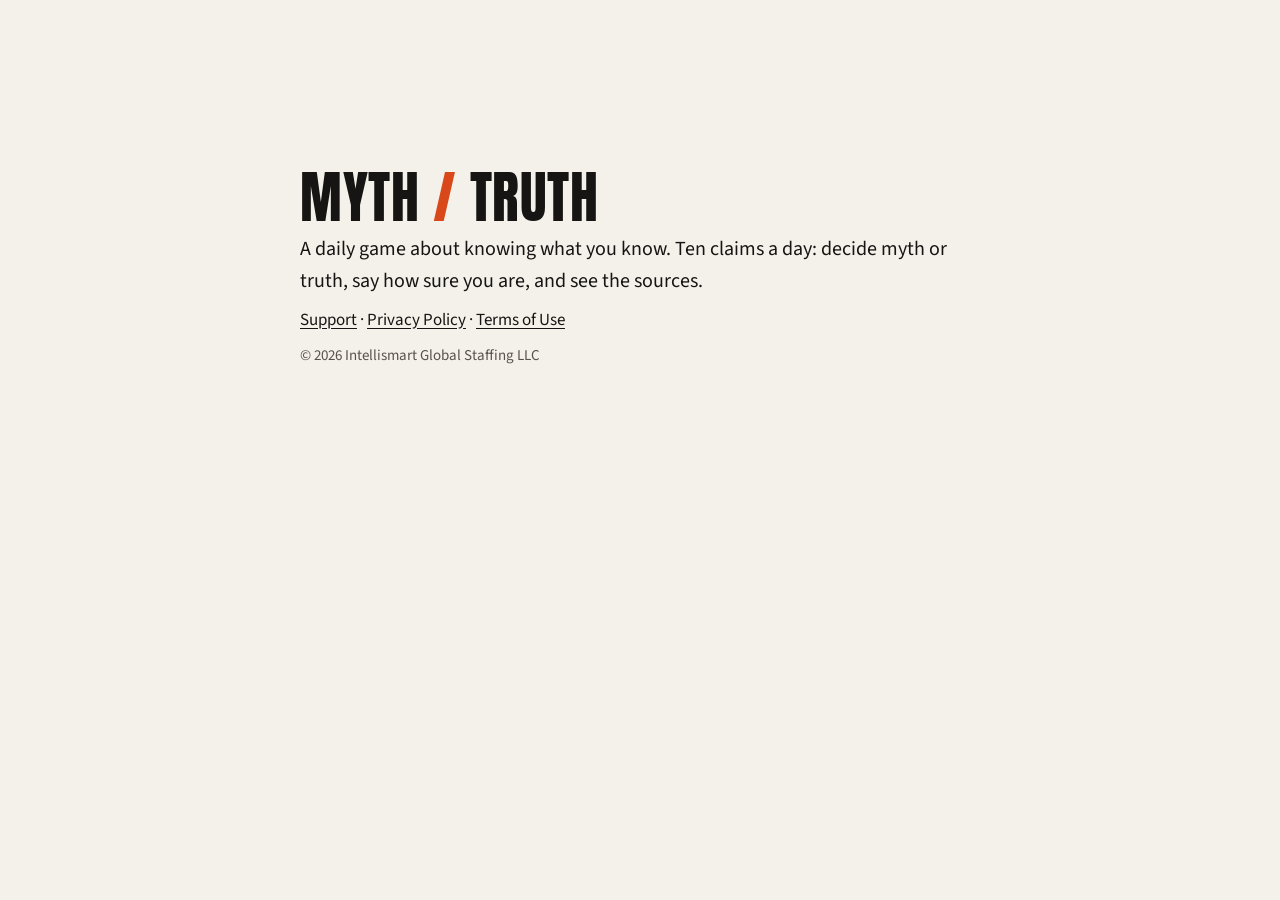
==== index.html @ 4b0a43a2 "Privacy policy, terms of use and support pages for Myth / Truth Co-Authored-By: Claude Opus 5.5 <nor" ====
<!doctype html>
<html lang="en">
<head>
<meta charset="utf-8">
<meta name="viewport" content="width=device-width,initial-scale=1">
<title>Myth / Truth</title>
<link rel="stylesheet" href="style.css">
</head>
<body>
<main>
<h1 class="hero">MYTH <span>/</span> TRUTH</h1>
<p class="lead">A daily game about knowing what you know. Ten claims a day: decide myth or truth, say how sure you are, and see the sources.</p>
<p><a href="support.html">Support</a> · <a href="privacy.html">Privacy Policy</a> · <a href="terms.html">Terms of Use</a></p>
<p class="muted">© 2026 Intellismart Global Staffing LLC</p>
</main>
</body>
</html>
---- style.css ----
@import url("https://fonts.googleapis.com/css2?family=Anton&family=Source+Sans+3:wght@400;600;700&display=swap");

:root {
  --paper: #F4F1EA;
  --ink: #161513;
  --ink-soft: #57534B;
  --rule: #D9D3C7;
  --accent: #D9481A;
  color-scheme: light;
}
* { box-sizing: border-box; }
body {
  margin: 0;
  background: var(--paper);
  color: var(--ink);
  font: 17px/1.6 "Source Sans 3", "Segoe UI", system-ui, sans-serif;
  padding: 32px 16px 64px;
}
main { max-width: 680px; margin: 0 auto; }
h1, .brand, .hero { font-family: "Anton", Impact, sans-serif; font-weight: 400; letter-spacing: 0.5px; }
h1 { font-size: 40px; line-height: 1.1; margin: 8px 0 4px; }
.hero { font-size: 56px; margin-top: 15vh; }
.hero span { color: var(--accent); }
.lead { font-size: 20px; }
.brand { font-size: 18px; margin: 0; }
.brand a { text-decoration: none; color: var(--accent); }
h2 { font-size: 20px; margin: 32px 0 6px; border-top: 2px solid var(--ink); padding-top: 12px; }
h3 { font-size: 17px; margin: 20px 0 4px; }
p, li { margin: 0 0 10px; }
ul { padding-left: 22px; }
a { color: var(--ink); text-underline-offset: 3px; }
.muted { color: var(--ink-soft); font-size: 15px; }
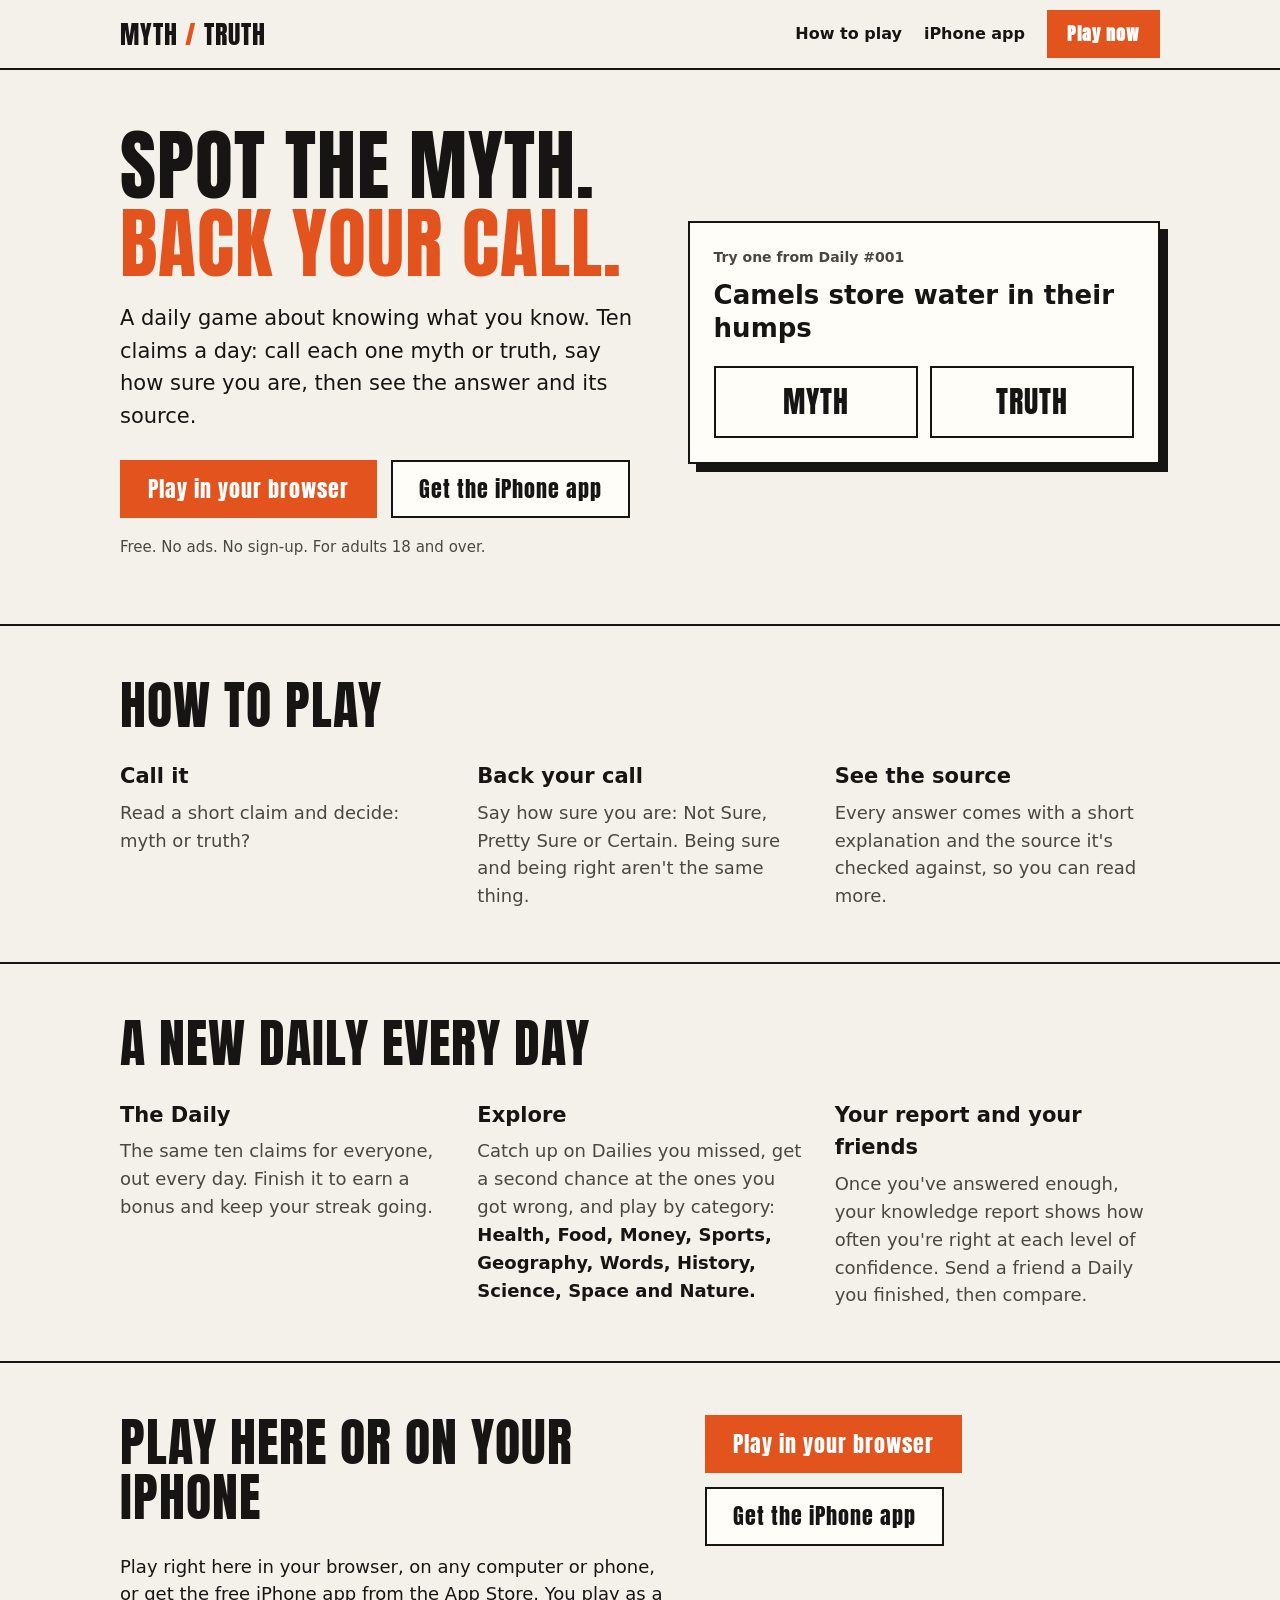
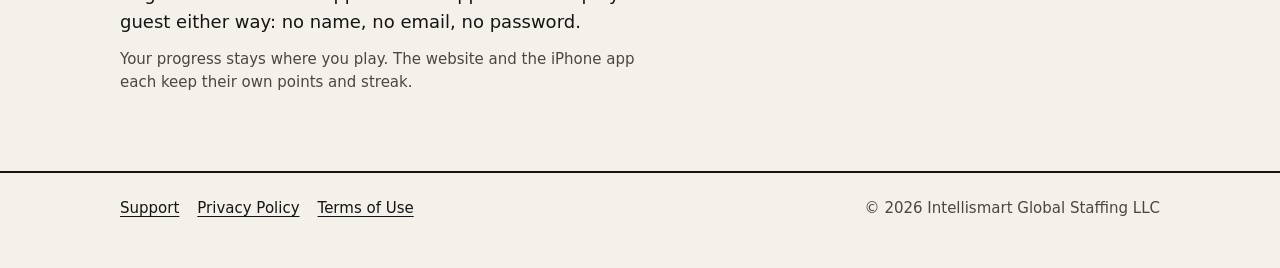
==== commit b86007bd: "Website: home page and the game in a browser at /play (Peter 2026-11-25) Built from Intellismart-Gro" ====
--- a/index.html
+++ b/index.html
@@ -3,15 +3,172 @@
 <head>
 <meta charset="utf-8">
 <meta name="viewport" content="width=device-width,initial-scale=1">
-<title>Myth / Truth</title>
+<title>Myth / Truth: the daily myth or truth game</title>
+<meta name="description" content="A daily game about knowing what you know. Ten claims a day: call each one myth or truth, say how sure you are, then see the answer and its source. Free, in your browser or on iPhone.">
+<meta name="theme-color" content="#F4F1EA">
+<link rel="icon" href="images/favicon.png">
+<link rel="apple-touch-icon" href="images/apple-touch-icon.png">
+<meta property="og:type" content="website">
+<meta property="og:site_name" content="Myth / Truth">
+<meta property="og:title" content="Myth / Truth: spot the myth, back your call">
+<meta property="og:description" content="Ten claims a day. Call each one myth or truth, say how sure you are, then see the answer and its source.">
+<meta property="og:image" content="https://intellismart-group.github.io/myth-truth-site/images/share.png">
+<meta name="twitter:card" content="summary_large_image">
 <link rel="stylesheet" href="style.css">
+<link rel="canonical" href="https://intellismart-group.github.io/myth-truth-site/">
+<meta property="og:url" content="https://intellismart-group.github.io/myth-truth-site/">
 </head>
 <body>
+
+<header class="top">
+  <div class="wrap">
+    <a class="wordmark" href="./">MYTH <span>/</span> TRUTH</a>
+    <nav class="nav" aria-label="Main">
+      <a class="hide-small" href="#how">How to play</a>
+      <a class="hide-small" href="https://apps.apple.com/us/app/myth-truth/id6832107554">iPhone app</a>
+      <a class="btn btn-play" href="play/">Play now</a>
+    </nav>
+  </div>
+</header>
+
 <main>
-<h1 class="hero">MYTH <span>/</span> TRUTH</h1>
-<p class="lead">A daily game about knowing what you know. Ten claims a day: decide myth or truth, say how sure you are, and see the sources.</p>
-<p><a href="support.html">Support</a> · <a href="privacy.html">Privacy Policy</a> · <a href="terms.html">Terms of Use</a></p>
-<p class="muted">© 2026 Intellismart Global Staffing LLC</p>
+  <section class="wrap hero">
+    <div>
+      <h1>Spot the myth.<br><span>Back your call.</span></h1>
+      <p class="lead">A daily game about knowing what you know. Ten claims a day: call each one myth or truth, say how sure you are, then see the answer and its source.</p>
+      <div class="actions">
+        <a class="btn btn-play" href="play/">Play in your browser</a>
+        <a class="btn" href="https://apps.apple.com/us/app/myth-truth/id6832107554">Get the iPhone app</a>
+      </div>
+      <p class="fine">Free. No ads. No sign-up. For adults 18 and over.</p>
+    </div>
+
+    <div class="sample" id="sample">
+      <p class="label">Try one from Daily #001</p>
+      <p class="claim">Camels store water in their humps</p>
+      <div class="choice" role="group" aria-label="Myth or truth?">
+        <button type="button" data-choice="MYTH" aria-pressed="false">MYTH</button>
+        <button type="button" data-choice="TRUTH" aria-pressed="false">TRUTH</button>
+      </div>
+      <div class="sure" hidden>
+        <p>How sure are you?</p>
+        <div class="row">
+          <button type="button" data-sure="Not Sure">Not Sure</button>
+          <button type="button" data-sure="Pretty Sure">Pretty Sure</button>
+          <button type="button" data-sure="Certain">Certain</button>
+        </div>
+      </div>
+      <div class="reveal" hidden aria-live="polite">
+        <p class="verdict">MYTH</p>
+        <p class="result"></p>
+        <p>A camel's hump holds fat, not water. The fat is an energy reserve for times when food is scarce.</p>
+        <p class="source">Source: <a href="https://ielc.libguides.com/sdzg/factsheets/extantcamels/characteristics">San Diego Zoo Wildlife Alliance Library, Camels Fact Sheet</a>: "Not used for water storage."</p>
+        <p class="next">That's one. Today's Daily has ten. <a href="play/">Play it now</a></p>
+        <button type="button" class="again">Try this one again</button>
+      </div>
+    </div>
+  </section>
+
+  <section class="band" id="how">
+    <div class="wrap">
+      <h2>How to play</h2>
+      <div class="cols">
+        <div>
+          <h3>Call it</h3>
+          <p>Read a short claim and decide: myth or truth?</p>
+        </div>
+        <div>
+          <h3>Back your call</h3>
+          <p>Say how sure you are: Not Sure, Pretty Sure or Certain. Being sure and being right aren't the same thing.</p>
+        </div>
+        <div>
+          <h3>See the source</h3>
+          <p>Every answer comes with a short explanation and the source it's checked against, so you can read more.</p>
+        </div>
+      </div>
+    </div>
+  </section>
+
+  <section class="band">
+    <div class="wrap">
+      <h2>A new Daily every day</h2>
+      <div class="cols">
+        <div>
+          <h3>The Daily</h3>
+          <p>The same ten claims for everyone, out every day. Finish it to earn a bonus and keep your streak going.</p>
+        </div>
+        <div>
+          <h3>Explore</h3>
+          <p>Catch up on Dailies you missed, get a second chance at the ones you got wrong, and play by category: <span class="cats">Health, Food, Money, Sports, Geography, Words, History, Science, Space and Nature.</span></p>
+        </div>
+        <div>
+          <h3>Your report and your friends</h3>
+          <p>Once you've answered enough, your knowledge report shows how often you're right at each level of confidence. Send a friend a Daily you finished, then compare.</p>
+        </div>
+      </div>
+    </div>
+  </section>
+
+  <section class="band">
+    <div class="wrap split">
+      <div>
+        <h2>Play here or on your iPhone</h2>
+        <p>Play right here in your browser, on any computer or phone, or get the free iPhone app from the App Store. You play as a guest either way: no name, no email, no password.</p>
+        <p class="muted">Your progress stays where you play. The website and the iPhone app each keep their own points and streak.</p>
+      </div>
+      <div class="actions">
+        <a class="btn btn-play" href="play/">Play in your browser</a>
+        <a class="btn" href="https://apps.apple.com/us/app/myth-truth/id6832107554">Get the iPhone app</a>
+      </div>
+    </div>
+  </section>
 </main>
+
+<footer class="bottom">
+  <div class="wrap">
+    <nav aria-label="Site">
+      <a href="support.html">Support</a>
+      <a href="privacy.html">Privacy Policy</a>
+      <a href="terms.html">Terms of Use</a>
+    </nav>
+    <span class="muted">© 2026 Intellismart Global Staffing LLC</span>
+  </div>
+</footer>
+
+<script>
+(function () {
+  var box = document.getElementById('sample');
+  var picks = box.querySelectorAll('[data-choice]');
+  var sure = box.querySelector('.sure');
+  var reveal = box.querySelector('.reveal');
+  var result = box.querySelector('.result');
+  var choice = null;
+
+  picks.forEach(function (b) {
+    b.addEventListener('click', function () {
+      if (!reveal.hidden) return;
+      choice = b.getAttribute('data-choice');
+      picks.forEach(function (o) { o.setAttribute('aria-pressed', String(o === b)); });
+      sure.hidden = false;
+    });
+  });
+  box.querySelectorAll('[data-sure]').forEach(function (b) {
+    b.addEventListener('click', function () {
+      if (!choice) return;
+      var right = choice === 'MYTH';
+      result.textContent = 'You said ' + choice + ', ' + b.getAttribute('data-sure') + '. ' + (right ? 'Right!' : 'Not this time.');
+      sure.hidden = true;
+      reveal.hidden = false;
+    });
+  });
+  box.querySelector('.again').addEventListener('click', function () {
+    choice = null;
+    picks.forEach(function (o) { o.setAttribute('aria-pressed', 'false'); });
+    reveal.hidden = true;
+    sure.hidden = true;
+    picks[0].focus();
+  });
+})();
+</script>
 </body>
 </html>
--- a/style.css
+++ b/style.css
@@ -1,32 +1,172 @@
-@import url("https://fonts.googleapis.com/css2?family=Anton&family=Source+Sans+3:wght@400;600;700&display=swap");
+/* Myth / Truth website. Same look as the app: paper and ink, one orange
+   accent, square corners, hard rules, Anton for big type. */
+
+@font-face {
+  font-family: "Anton";
+  src: url("fonts/Anton-Regular.ttf") format("truetype");
+  font-weight: 400;
+  font-style: normal;
+  font-display: swap;
+}
 
 :root {
   --paper: #F4F1EA;
+  --card: #FFFDF8;
   --ink: #161513;
-  --ink-soft: #57534B;
+  --ink-soft: #4A4741;
   --rule: #D9D3C7;
-  --accent: #D9481A;
+  --accent: #E2531D;
+  --accent-dark: #B83E12;
+  --display: "Anton", Impact, "Arial Narrow", sans-serif;
+  --body: system-ui, -apple-system, "Segoe UI", Roboto, "Helvetica Neue", Arial, sans-serif;
   color-scheme: light;
 }
+
 * { box-sizing: border-box; }
+html { -webkit-text-size-adjust: 100%; }
 body {
   margin: 0;
   background: var(--paper);
   color: var(--ink);
-  font: 17px/1.6 "Source Sans 3", "Segoe UI", system-ui, sans-serif;
-  padding: 32px 16px 64px;
+  font: 18px/1.55 var(--body);
 }
-main { max-width: 680px; margin: 0 auto; }
-h1, .brand, .hero { font-family: "Anton", Impact, sans-serif; font-weight: 400; letter-spacing: 0.5px; }
-h1 { font-size: 40px; line-height: 1.1; margin: 8px 0 4px; }
-.hero { font-size: 56px; margin-top: 15vh; }
-.hero span { color: var(--accent); }
-.lead { font-size: 20px; }
-.brand { font-size: 18px; margin: 0; }
-.brand a { text-decoration: none; color: var(--accent); }
-h2 { font-size: 20px; margin: 32px 0 6px; border-top: 2px solid var(--ink); padding-top: 12px; }
-h3 { font-size: 17px; margin: 20px 0 4px; }
-p, li { margin: 0 0 10px; }
+a { color: var(--ink); text-underline-offset: 3px; }
+a:hover { color: var(--accent-dark); }
+p, li { margin: 0 0 12px; }
 ul { padding-left: 22px; }
-a { color: var(--ink); text-underline-offset: 3px; }
+img { max-width: 100%; }
+:focus-visible { outline: 3px solid var(--accent); outline-offset: 3px; }
+
+.wrap { max-width: 1080px; margin: 0 auto; padding: 0 20px; }
+
+/* Header */
+.top { border-bottom: 2px solid var(--ink); }
+.top .wrap { display: flex; align-items: center; justify-content: space-between; gap: 16px; min-height: 68px; }
+.wordmark {
+  font-family: var(--display);
+  font-size: 26px;
+  letter-spacing: 1px;
+  text-decoration: none;
+  color: var(--ink);
+  white-space: nowrap;
+}
+.wordmark span { color: var(--accent); }
+.wordmark:hover { color: var(--ink); }
+.nav { display: flex; align-items: center; gap: 22px; }
+.nav a { font-weight: 600; text-decoration: none; font-size: 16px; }
+.nav a:hover { text-decoration: underline; color: var(--ink); }
+.nav .btn { font-size: 18px; min-height: 44px; padding: 8px 18px; }
+
+/* Buttons */
+.btn {
+  display: inline-flex;
+  align-items: center;
+  justify-content: center;
+  min-height: 56px;
+  padding: 10px 26px;
+  font-family: var(--display);
+  font-size: 22px;
+  letter-spacing: 1px;
+  text-decoration: none;
+  border: 2px solid var(--ink);
+  background: var(--card);
+  color: var(--ink);
+  cursor: pointer;
+}
+.btn:hover { background: var(--ink); color: var(--paper); }
+.btn-play { background: var(--accent); border-color: var(--accent); color: #fff; }
+.btn-play:hover { background: var(--accent-dark); border-color: var(--accent-dark); color: #fff; }
+
+/* Home: first screen */
+.hero { display: grid; grid-template-columns: 1.1fr 1fr; gap: 48px; align-items: center; padding-top: 56px; padding-bottom: 64px; }
+.hero h1 {
+  font-family: var(--display);
+  font-weight: 400;
+  font-size: clamp(42px, 6.2vw, 78px);
+  line-height: 1;
+  letter-spacing: 1px;
+  margin: 0 0 20px;
+  text-transform: uppercase;
+}
+.hero h1 span { color: var(--accent); }
+.lead { font-size: 21px; max-width: 34em; margin-bottom: 28px; }
+.actions { display: flex; flex-wrap: wrap; gap: 14px; align-items: center; margin-bottom: 18px; }
+.fine { color: var(--ink-soft); font-size: 15px; margin: 0; }
+
+/* The sample claim */
+.sample { background: var(--card); border: 2px solid var(--ink); padding: 24px; box-shadow: 8px 8px 0 var(--ink); }
+.sample .label { font-weight: 700; font-size: 14px; color: var(--ink-soft); margin: 0 0 10px; }
+.sample .claim { font-size: 26px; line-height: 1.25; font-weight: 700; margin: 0 0 22px; }
+.choice { display: grid; grid-template-columns: 1fr 1fr; gap: 12px; }
+.choice button, .sure button {
+  font: inherit;
+  cursor: pointer;
+  border: 2px solid var(--ink);
+  background: var(--card);
+  color: var(--ink);
+}
+.choice button { font-family: var(--display); font-size: 30px; letter-spacing: 1px; min-height: 72px; }
+.choice button:hover, .sure button:hover { background: var(--paper); }
+.choice button[aria-pressed="true"] { background: var(--ink); color: var(--paper); }
+.sure { margin-top: 18px; }
+.sure p { font-weight: 700; margin: 0 0 8px; }
+.sure .row { display: grid; grid-template-columns: repeat(3, 1fr); gap: 8px; }
+.sure button { font-size: 16px; font-weight: 700; min-height: 52px; padding: 6px; }
+.reveal { margin-top: 20px; border-top: 2px solid var(--ink); padding-top: 16px; }
+.verdict { font-family: var(--display); font-size: 40px; line-height: 1; margin: 0 0 6px; color: var(--accent); letter-spacing: 1px; }
+.result { font-weight: 700; margin: 0 0 10px; }
+.reveal .source { font-size: 15px; color: var(--ink-soft); }
+.reveal .next { margin: 14px 0 0; font-weight: 700; }
+.again { font: inherit; font-size: 15px; background: none; border: 0; padding: 0; color: var(--ink-soft); text-decoration: underline; cursor: pointer; }
+
+/* Home: sections */
+.band { border-top: 2px solid var(--ink); padding: 52px 0 40px; }
+.band h2 {
+  font-family: var(--display);
+  font-weight: 400;
+  font-size: clamp(34px, 5vw, 52px);
+  line-height: 1.05;
+  letter-spacing: 1px;
+  text-transform: uppercase;
+  margin: 0 0 28px;
+  border: 0;
+  padding: 0;
+}
+.cols { display: grid; grid-template-columns: repeat(3, 1fr); gap: 32px; }
+.cols h3 { font-size: 21px; margin: 0 0 6px; }
+.cols p { color: var(--ink-soft); }
+.cats { color: var(--ink); font-weight: 600; }
+.split { display: grid; grid-template-columns: 1.2fr 1fr; gap: 40px; align-items: start; }
+
+/* Footer */
+.bottom { border-top: 2px solid var(--ink); margin-top: 24px; padding: 24px 0 48px; font-size: 15px; }
+.bottom .wrap { display: flex; flex-wrap: wrap; justify-content: space-between; gap: 12px; }
+.bottom nav { display: flex; flex-wrap: wrap; gap: 18px; }
 .muted { color: var(--ink-soft); font-size: 15px; }
+
+/* Text pages: support, privacy, terms */
+.page { max-width: 720px; padding-top: 36px; padding-bottom: 24px; }
+.page h1 { font-family: var(--display); font-weight: 400; font-size: 46px; line-height: 1.1; letter-spacing: 1px; margin: 0 0 6px; }
+.page h2 { font-size: 21px; margin: 34px 0 8px; border-top: 2px solid var(--ink); padding-top: 14px; }
+.page h3 { font-size: 18px; margin: 22px 0 4px; }
+
+@media (max-width: 860px) {
+  .hero { grid-template-columns: 1fr; gap: 36px; padding-top: 36px; padding-bottom: 48px; }
+  .cols { grid-template-columns: 1fr; gap: 20px; }
+  .split { grid-template-columns: 1fr; gap: 20px; }
+}
+@media (max-width: 560px) {
+  body { font-size: 17px; }
+  .nav .hide-small { display: none; }
+  .nav { gap: 14px; }
+  .wordmark { font-size: 22px; }
+  .lead { font-size: 19px; }
+  .actions .btn { width: 100%; }
+  .sample { padding: 18px; box-shadow: 5px 5px 0 var(--ink); }
+  .sample .claim { font-size: 23px; }
+  .sure button { font-size: 15px; }
+}
+@media (prefers-reduced-motion: no-preference) {
+  .reveal { animation: rise 180ms ease-out; }
+  @keyframes rise { from { opacity: 0; transform: translateY(6px); } to { opacity: 1; transform: none; } }
+}
